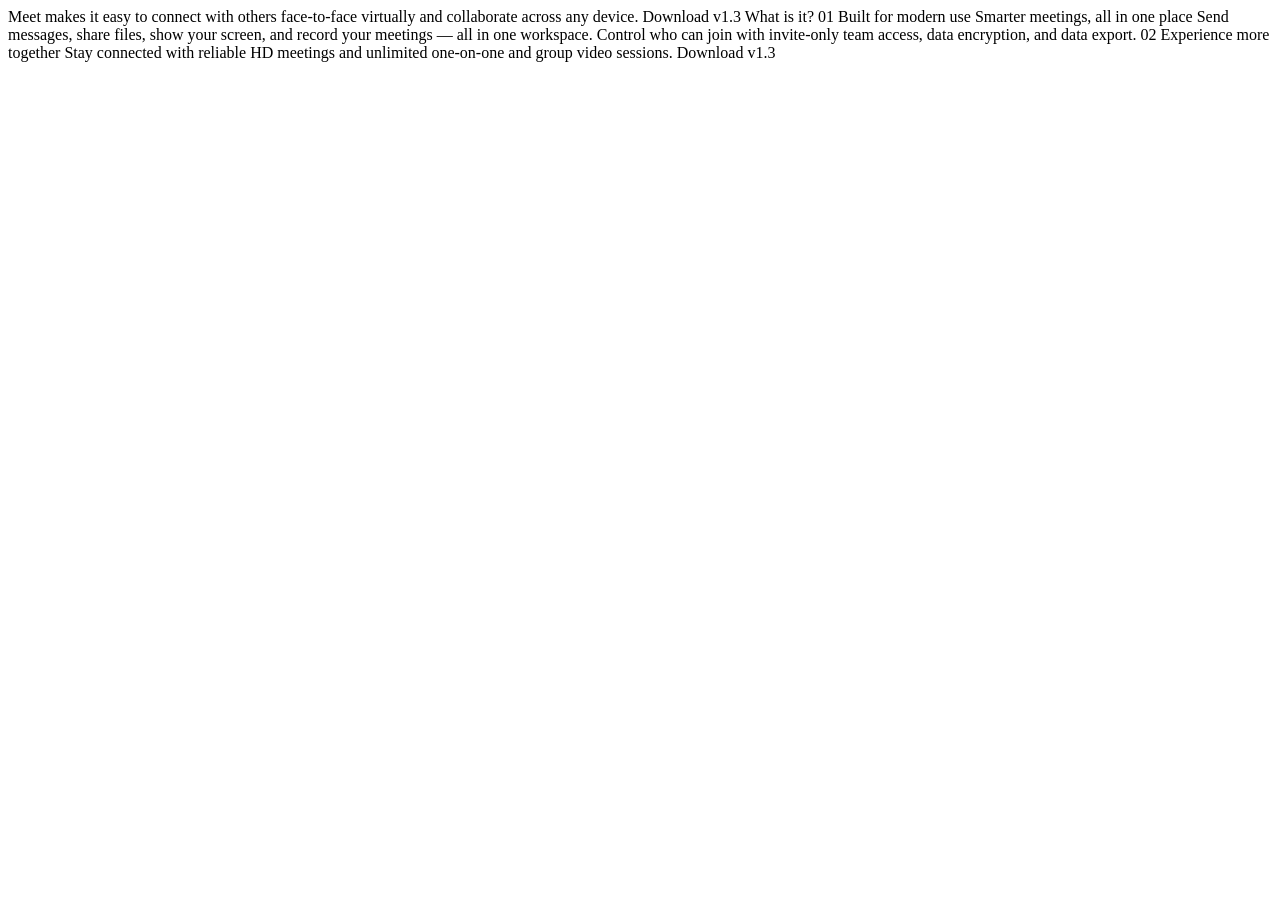
==== index.html @ 3fe6fa15 "Removed the starte-code folder from the project.  Distributed the files and folders within to approp" ====
<!DOCTYPE html>
<html lang="en">
<head>
  <meta charset="UTF-8">
  <meta name="viewport" content="width=device-width, initial-scale=1.0">

  <link rel="icon" type="image/png" sizes="32x32" href="./assets/favicon-32x32.png">
  
  <title>Frontend Mentor | Meet landing page</title>
</head>
<body>
  Meet makes it easy to connect with others face-to-face virtually and collaborate across any device.

  Download v1.3
  What is it?

  01
  Built for modern use

  Smarter meetings, all in one place

  Send messages, share files, show your screen, and record your meetings — all in one 
  workspace. Control who can join with invite-only team access, data encryption, and data export.

  02
  Experience more together
  Stay connected with reliable HD meetings and unlimited one-on-one and group video sessions.

  Download v1.3
</body>
</html>
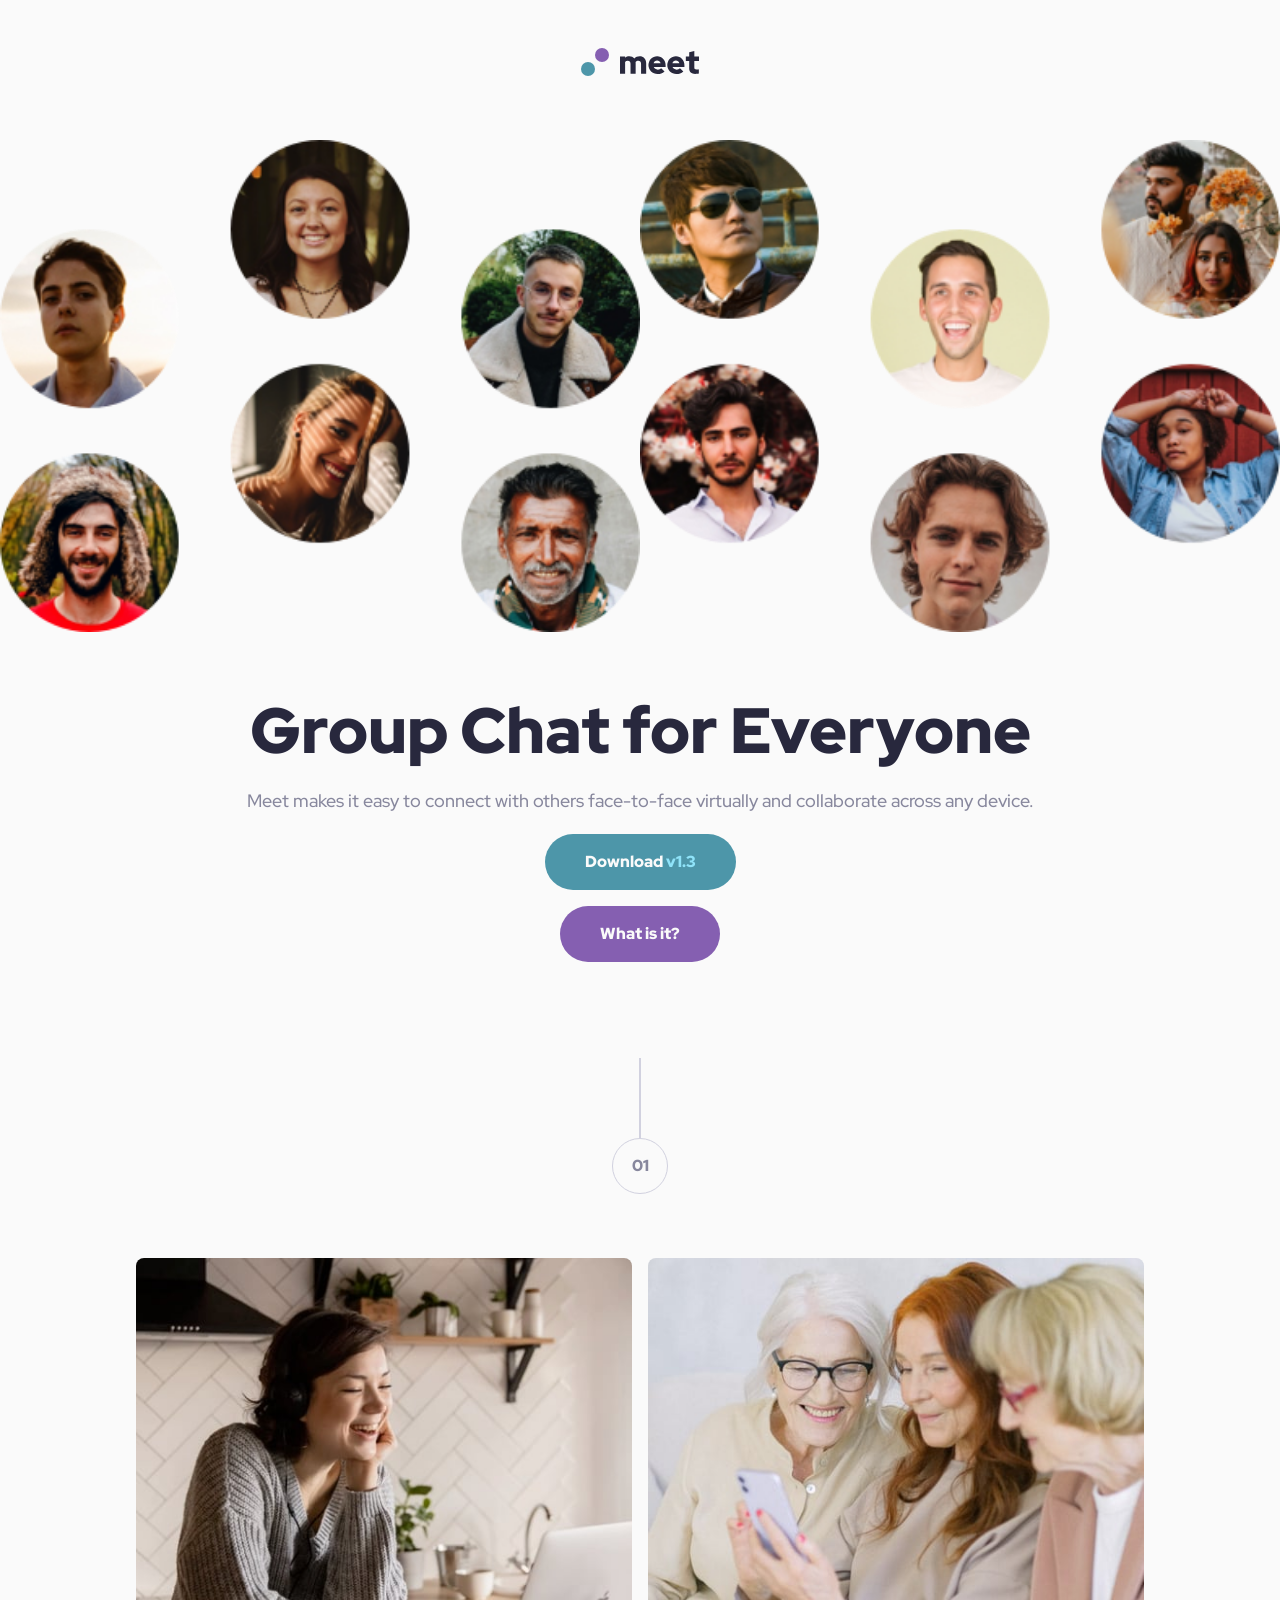
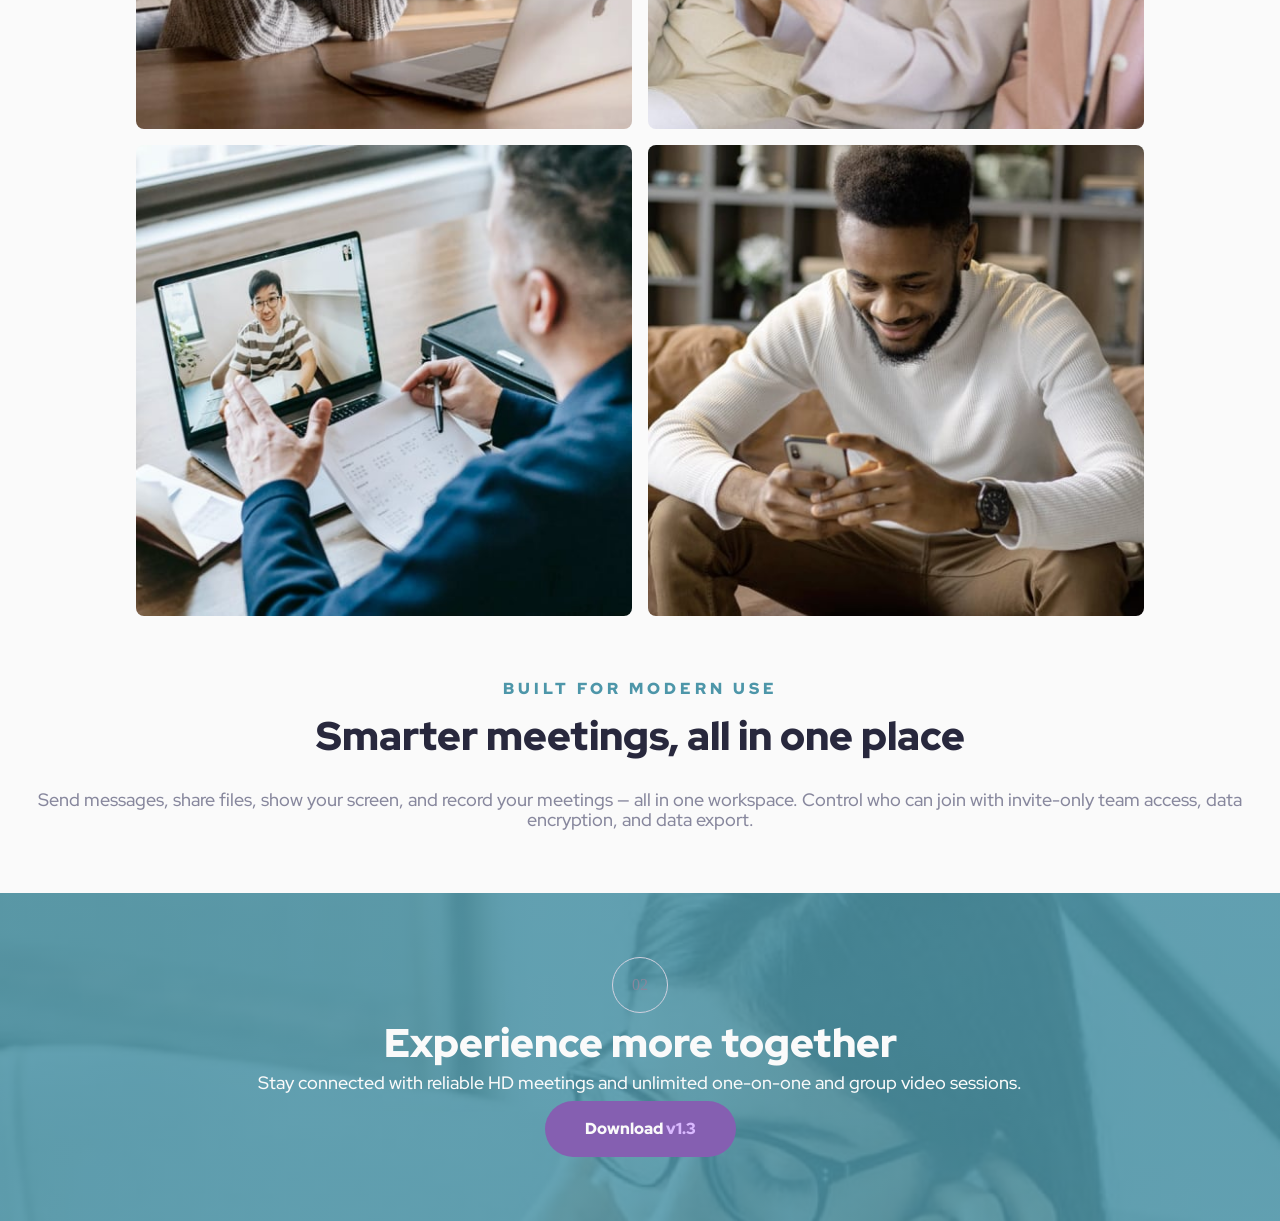
==== commit 1ddf184e: "Changed the footer background to have a linear-gradient that covers the footer images with semi-opaq" ====
--- a/index.html
+++ b/index.html
@@ -3,29 +3,102 @@
 <head>
   <meta charset="UTF-8">
   <meta name="viewport" content="width=device-width, initial-scale=1.0">
-
+  <meta name="description" content="A website where everyone you know can connect togeter in a group chat.">
   <link rel="icon" type="image/png" sizes="32x32" href="./assets/favicon-32x32.png">
-  
-  <title>Frontend Mentor | Meet landing page</title>
+  <link rel="stylesheet" href="./stylesheets/style.css"> 
+  <title>Meet landing page</title>
 </head>
 <body>
-  Meet makes it easy to connect with others face-to-face virtually and collaborate across any device.
+  <nav>
+    <img
+      src="./assets/logo.svg"
+      alt="Meet logo"
+      class="meet-logo"
+      width="119"
+      height="28">
+  </nav>
+  <main>
+    <section class="hero-wrapper">
+      <div class="hero-images-wrapper">
+        <img
+          src="./assets/desktop/image-hero-left.png"
+          alt=""
+          width="394"
+          height="303"
+          class="hero-desktop-left hero">
+        <img
+          src="./assets/desktop/image-hero-right.png"
+          alt=""
+          width="394"
+          height="303"
+          class="hero-desktop-right hero">
+        <img
+          src="./assets/tablet/image-hero.png"
+          alt=""
+          width="820"
+          height="303"
+          class="hero-tablet hero">
+      </div>
+      <div class="hero-text-content">
+        <h1
+          class="text-preset-1">
+          Group Chat for Everyone
+        </h1>
+        <p class="text-preset-4">
+          Meet makes it easy to connect with others face-to-face virtually and collaborate across any device.
+        </p>
+        <div class="button-wrapper">
+          <button class="button download-button text-preset-5">
+            Download <span class="version-number">v1.3</span>
+          </button>
+          <button class="button what-is-it-button text-preset-5">
+            What is it?
+          </button>
+        </div>
+      </div>
+    </section>
 
-  Download v1.3
-  What is it?
+    <section class="main-content">
+      <div class="number-rectangle"></div>
+      <span class="number text-preset-5">01</span>
+      <div class="image-collage-wrapper">
+        <img
+          src="./assets/desktop/image-woman-in-videocall.jpg"
+          alt="Women in videocall"
+          width="510"
+          height="484">
+        <img
+          src="./assets/desktop/image-women-videochatting.jpg"
+          alt="Women chatting"
+          width="510"
+          height="484">
+        <img
+          src="./assets/desktop/image-men-in-meeting.jpg"
+          alt="Men in a meeting"
+          width="510"
+          height="484">
+        <img
+          src="./assets/desktop/image-man-texting.jpg"
+          alt="Man texting."
+          width="510"
+          height="484">
+      </div>
+      <h3 class="text-preset-3">Built for modern use</h3>
 
-  01
-  Built for modern use
+      <h2 class="text-preset-2">Smarter meetings, all in one place</h2>
 
-  Smarter meetings, all in one place
+      <p class="text-preset-4">Send messages, share files, show your screen, and record your meetings — all in one 
+      workspace. Control who can join with invite-only team access, data encryption, and data export.</p>
+    </section>
 
-  Send messages, share files, show your screen, and record your meetings — all in one 
-  workspace. Control who can join with invite-only team access, data encryption, and data export.
+    <footer class="02-section">
+      <span class="number">02</span>
+      <h2 class="text-preset-2">Experience more together</h2>
+      <p class="text-preset-4">Stay connected with reliable HD meetings and unlimited one-on-one and group video sessions.</p>
 
-  02
-  Experience more together
-  Stay connected with reliable HD meetings and unlimited one-on-one and group video sessions.
-
-  Download v1.3
+      <!-- I need to make sure that the button is supposed to be styled like the other buttons. -->
+      <button class="button text-preset-5">Download <span>v1.3</span></button>
+    </footer>
+  </main>
 </body>
 </html>
--- a/stylesheets/style.css
+++ b/stylesheets/style.css
@@ -0,0 +1,267 @@
+* {
+  box-sizing: border-box;
+  margin: 0;
+  padding: 0;
+}
+
+@font-face {
+  font-family: RedHatDisplay;
+  src: url(../assets/fonts/Red_Hat_Display/RedHatDisplay-VariableFont_wght.ttf);
+  font-weight: 500 900;
+  font-display: swap;
+}
+.text-preset-1 {
+  font-family: RedHatDisplay, sans-serif;
+  font-weight: 900;
+  line-height: 1.1;
+}
+@media (width <= 660px) {
+  .text-preset-1 {
+    font-size: 2.5rem;
+  }
+}
+@media (660px < width <= 1024px) {
+  .text-preset-1 {
+    font-size: 3rem;
+  }
+}
+@media (1024px < width) {
+  .text-preset-1 {
+    font-size: 4rem;
+  }
+}
+
+.text-preset-2 {
+  font-family: RedHatDisplay, sans-serif;
+  font-weight: 900;
+  line-height: 1.1;
+}
+@media (width <= 660px) {
+  .text-preset-2 {
+    font-size: 2rem;
+  }
+}
+@media (660px < width <= 1024px) {
+  .text-preset-2 {
+    font-size: 2.25rem;
+  }
+}
+@media (1024px < width) {
+  .text-preset-2 {
+    font-size: 2.5rem;
+  }
+}
+
+.text-preset-3 {
+  font-family: RedHatDisplay, sans-serif;
+  font-weight: 900;
+  line-height: 1.1;
+  letter-spacing: 0.25rem;
+}
+@media (width <= 660px) {
+  .text-preset-3 {
+    font-size: 0.75rem;
+  }
+}
+@media (660px < width <= 1024px) {
+  .text-preset-3 {
+    font-size: 0.875rem;
+  }
+}
+@media (1024px < width) {
+  .text-preset-3 {
+    font-size: 1rem;
+  }
+}
+
+.text-preset-4 {
+  font-family: RedHatDisplay, sans-serif;
+  font-weight: 500;
+  line-height: 1.1;
+}
+@media (width <= 1024px) {
+  .text-preset-4 {
+    font-size: 1rem;
+  }
+}
+@media (1024px < width) {
+  .text-preset-4 {
+    font-size: 1.125rem;
+  }
+}
+
+.text-preset-5 {
+  font-family: RedHatDisplay, sans-serif;
+  font-weight: 900;
+  line-height: 1.5;
+  font-size: 1rem;
+}
+
+body {
+  width: 100%;
+  background-color: #fafafa;
+}
+
+nav {
+  width: 100%;
+}
+
+.meet-logo {
+  display: block;
+  margin: 3rem auto 0;
+}
+
+.main {
+  width: 100%;
+}
+
+.hero-wrapper {
+  overflow: hidden;
+  display: flex;
+  flex-direction: column;
+  align-items: center;
+  margin: 4rem 0 2rem;
+}
+
+.hero-text-content {
+  padding: 4rem 2rem 2rem;
+  display: flex;
+  flex-direction: column;
+  align-items: center;
+}
+
+.hero-tablet {
+  display: none;
+}
+
+.hero-images-wrapper {
+  display: flex;
+  width: max(27rem, 100%);
+}
+
+.hero {
+  width: 50%;
+  height: auto;
+  object-fit: cover;
+  object-position: center;
+}
+
+.hero-text-content h1 {
+  color: #28283d;
+  text-align: center;
+}
+
+.hero-text-content p {
+  color: #87879d;
+  padding: 1.5rem 0;
+  text-align: center;
+}
+
+.button-wrapper {
+  display: flex;
+  flex-direction: column;
+  align-items: center;
+  gap: 1rem;
+}
+
+.button {
+  color: #fafafa;
+  border-radius: 2rem;
+  padding: 1rem 2.5rem;
+  border: none;
+}
+
+.download-button {
+  background-color: #4d96a9;
+}
+
+.version-number {
+  color: #8fe3f9;
+}
+
+.what-is-it-button {
+  background-color: #855fb1;
+}
+
+.main-content {
+  padding: 2rem 2rem 4rem;
+  display: flex;
+  flex-direction: column;
+  align-items: center;
+}
+
+.number-rectangle {
+  width: 0;
+  height: 5rem;
+  border: 1px solid #d1d1df;
+}
+
+.number {
+  color: #87879d;
+  border-radius: 50%;
+  border: 1px solid #d1d1df;
+  width: 3.5rem;
+  height: 3.5rem;
+  display: flex;
+  justify-content: center;
+  align-items: center;
+}
+
+.main-content {
+  width: 100%;
+}
+
+.image-collage-wrapper {
+  display: grid;
+  grid-template: repeat(2, 1fr)/repeat(2, 1fr);
+  gap: 1rem;
+  margin: 4rem 0;
+  width: 82.9333333333%;
+}
+
+.image-collage-wrapper img {
+  object-fit: cover;
+  max-width: 100%;
+  height: auto;
+  border-radius: 0.5rem;
+}
+
+.main-content h3 {
+  color: #4d96a9;
+  padding-bottom: 1rem;
+  text-transform: uppercase;
+}
+
+.main-content h2 {
+  color: #28283d;
+  padding-bottom: 2rem;
+  text-align: center;
+}
+
+.main-content p {
+  color: #87879d;
+  text-align: center;
+}
+
+footer {
+  background-size: cover;
+  background-repeat: no-repeat;
+  background-image: linear-gradient(rgba(77, 150, 169, 0.85), rgba(77, 150, 169, 0.85)), url(../assets/mobile/image-footer.jpg);
+  color: #fafafa;
+  display: flex;
+  flex-direction: column;
+  align-items: center;
+  gap: 0.5rem;
+  padding: 4rem 2rem;
+  text-align: center;
+}
+
+footer button {
+  background-color: #855fb1;
+}
+
+footer button span {
+  color: #d9b8ff;
+}
+
+/*# sourceMappingURL=style.css.map */
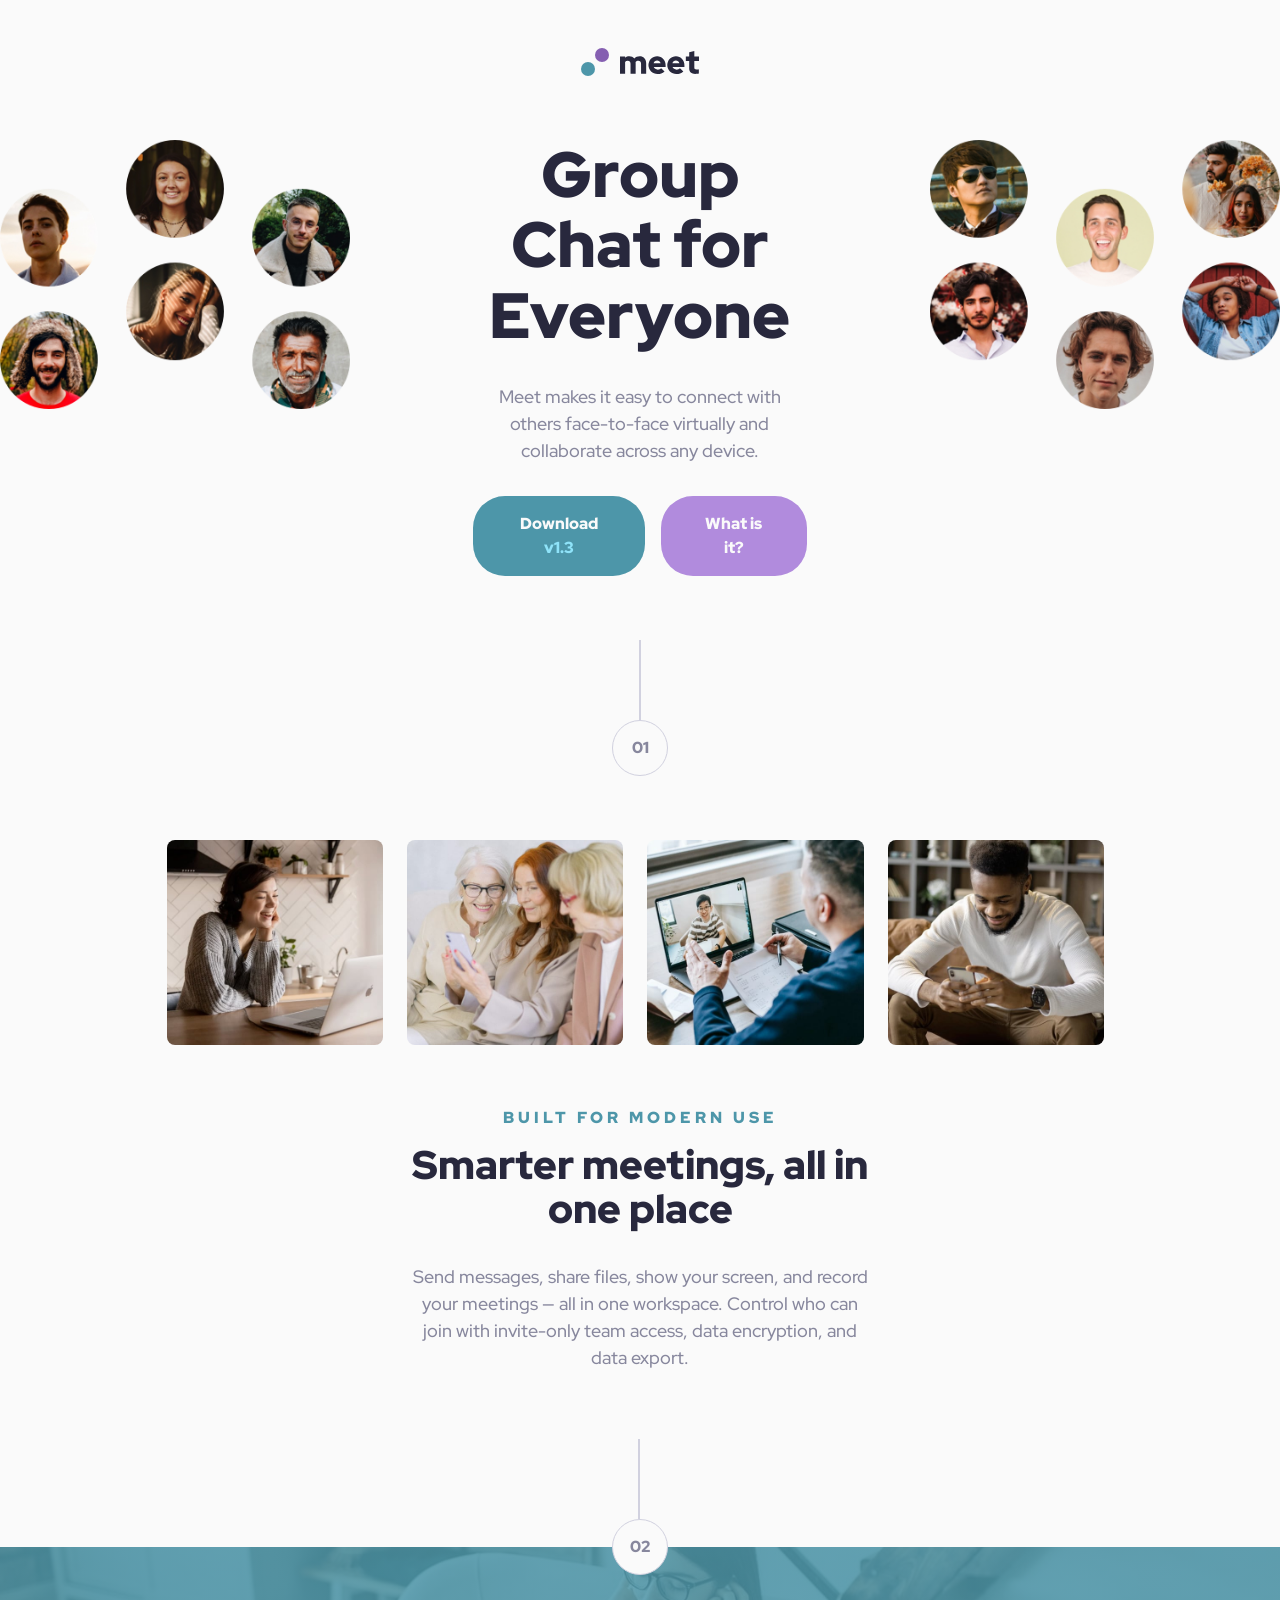
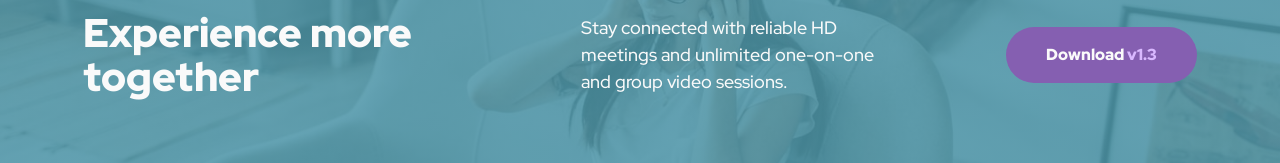
==== commit 86a6d745: "Completed the mobile and desktop styles." ====
--- a/index.html
+++ b/index.html
@@ -83,21 +83,26 @@
           width="510"
           height="484">
       </div>
-      <h3 class="text-preset-3">Built for modern use</h3>
+      <div class="text-wrapper">
+        <h3 class="text-preset-3">Built for modern use</h3>
 
-      <h2 class="text-preset-2">Smarter meetings, all in one place</h2>
+        <h2 class="text-preset-2">Smarter meetings, all in one place</h2>
 
-      <p class="text-preset-4">Send messages, share files, show your screen, and record your meetings — all in one 
-      workspace. Control who can join with invite-only team access, data encryption, and data export.</p>
+        <p class="text-preset-4">Send messages, share files, show your screen, and record your meetings — all in one 
+        workspace. Control who can join with invite-only team access, data encryption, and data export.</p>
+      </div>
     </section>
 
     <footer class="02-section">
-      <span class="number">02</span>
-      <h2 class="text-preset-2">Experience more together</h2>
-      <p class="text-preset-4">Stay connected with reliable HD meetings and unlimited one-on-one and group video sessions.</p>
-
-      <!-- I need to make sure that the button is supposed to be styled like the other buttons. -->
-      <button class="button text-preset-5">Download <span>v1.3</span></button>
+      <div class="number-graphic-wrapper">
+        <div class="number-rectangle"></div>
+        <div class="number text-preset-5">02</div>
+      </div>
+      <div class="footer-content">
+        <h2 class="text-preset-2">Experience more together</h2>
+        <p class="text-preset-4">Stay connected with reliable HD meetings and unlimited one-on-one and group video sessions.</p>
+        <button class="button text-preset-5">Download <span>v1.3</span></button>
+      </div>
     </footer>
   </main>
 </body>
--- a/stylesheets/style.css
+++ b/stylesheets/style.css
@@ -77,7 +77,7 @@
 .text-preset-4 {
   font-family: RedHatDisplay, sans-serif;
   font-weight: 500;
-  line-height: 1.1;
+  line-height: 1.5;
 }
 @media (width <= 1024px) {
   .text-preset-4 {
@@ -127,6 +127,7 @@
   padding: 4rem 2rem 2rem;
   display: flex;
   flex-direction: column;
+  gap: 0.5rem;
   align-items: center;
 }
 
@@ -169,18 +170,29 @@
   border-radius: 2rem;
   padding: 1rem 2.5rem;
   border: none;
+  cursor: pointer;
 }
 
 .download-button {
   background-color: #4d96a9;
 }
 
+.download-button:hover,
+.download-button:focus {
+  background-color: #71C0D4;
+}
+
 .version-number {
   color: #8fe3f9;
 }
 
 .what-is-it-button {
-  background-color: #855fb1;
+  background-color: #B18BDD;
+}
+
+.what-is-it-button:hover,
+.what-is-it-button:focus {
+  background-color: #d9b8ff;
 }
 
 .main-content {
@@ -216,7 +228,6 @@
   grid-template: repeat(2, 1fr)/repeat(2, 1fr);
   gap: 1rem;
   margin: 4rem 0;
-  width: 82.9333333333%;
 }
 
 .image-collage-wrapper img {
@@ -226,6 +237,12 @@
   border-radius: 0.5rem;
 }
 
+.text-wrapper {
+  display: flex;
+  flex-direction: column;
+  align-items: center;
+}
+
 .main-content h3 {
   color: #4d96a9;
   padding-bottom: 1rem;
@@ -244,6 +261,7 @@
 }
 
 footer {
+  position: relative;
   background-size: cover;
   background-repeat: no-repeat;
   background-image: linear-gradient(rgba(77, 150, 169, 0.85), rgba(77, 150, 169, 0.85)), url(../assets/mobile/image-footer.jpg);
@@ -251,17 +269,136 @@
   display: flex;
   flex-direction: column;
   align-items: center;
-  gap: 0.5rem;
+  gap: 1.75rem;
   padding: 4rem 2rem;
+  margin-top: 7rem;
   text-align: center;
+}
+
+footer .number-graphic-wrapper {
+  position: absolute;
+  top: -6.75rem;
+  padding-top: 5rem;
+}
+
+footer .number {
+  background-color: #fafafa;
+}
+
+footer .number-rectangle {
+  position: absolute;
+  left: 1.6rem;
+  top: 0rem;
+}
+
+.footer-content {
+  display: flex;
+  flex-direction: column;
+  align-items: center;
+  gap: 1.5rem;
 }
 
 footer button {
   background-color: #855fb1;
 }
 
+footer button:hover {
+  background-color: #B18BDD;
+}
+
 footer button span {
   color: #d9b8ff;
 }
 
+@media (660px < width <= 1024px) {
+  .hero-text-content {
+    gap: 1.5rem;
+    width: 58.3333333333%;
+    margin: 0 auto;
+  }
+  .button-wrapper {
+    flex-direction: row;
+  }
+  .image-collage-wrapper {
+    width: 88.5416666667%;
+    display: flex;
+    gap: 1.5rem;
+  }
+  .main-content img {
+    width: 22.0588235294%;
+  }
+  .main-content .text-wrapper {
+    width: 82.8947368421%;
+  }
+  footer {
+    background-size: cover;
+    background-repeat: no-repeat;
+    background-image: linear-gradient(rgba(77, 150, 169, 0.85), rgba(77, 150, 169, 0.85)), url(../assets/tablet/image-footer.jpg);
+  }
+  .footer-content {
+    width: 73.9583333333%;
+  }
+}
+@media (1024px < width) {
+  main {
+    position: relative;
+  }
+  .hero-wrapper {
+    width: 77.7777777778%;
+    margin: 0 auto;
+    display: flex;
+    flex-direction: row;
+    justify-content: center;
+  }
+  .hero {
+    width: 27.3611111111%;
+  }
+  .hero-desktop-left {
+    position: absolute;
+    left: 0;
+    top: 4rem;
+  }
+  .hero-desktop-right {
+    position: absolute;
+    right: 0;
+    top: 4rem;
+  }
+  .hero-images-wrapper {
+    width: 0;
+  }
+  .hero-text-content {
+    width: 40%;
+  }
+  .button-wrapper {
+    flex-direction: row;
+  }
+  .image-collage-wrapper {
+    width: 77.7777777778%;
+    display: flex;
+    gap: 1.5rem;
+  }
+  .main-content img {
+    width: 22.8571428571%;
+  }
+  .main-content .text-wrapper {
+    width: 37.7777777778%;
+  }
+  footer {
+    background-size: cover;
+    background-repeat: no-repeat;
+    background-image: linear-gradient(rgba(77, 150, 169, 0.85), rgba(77, 150, 169, 0.85)), url(../assets/desktop/image-footer.jpg);
+  }
+  .footer-content {
+    flex-direction: row;
+    text-align: left;
+    justify-content: space-around;
+  }
+  footer h2 {
+    width: 30.6944444444%;
+  }
+  footer p {
+    width: 24.6527777778%;
+  }
+}
+
 /*# sourceMappingURL=style.css.map */
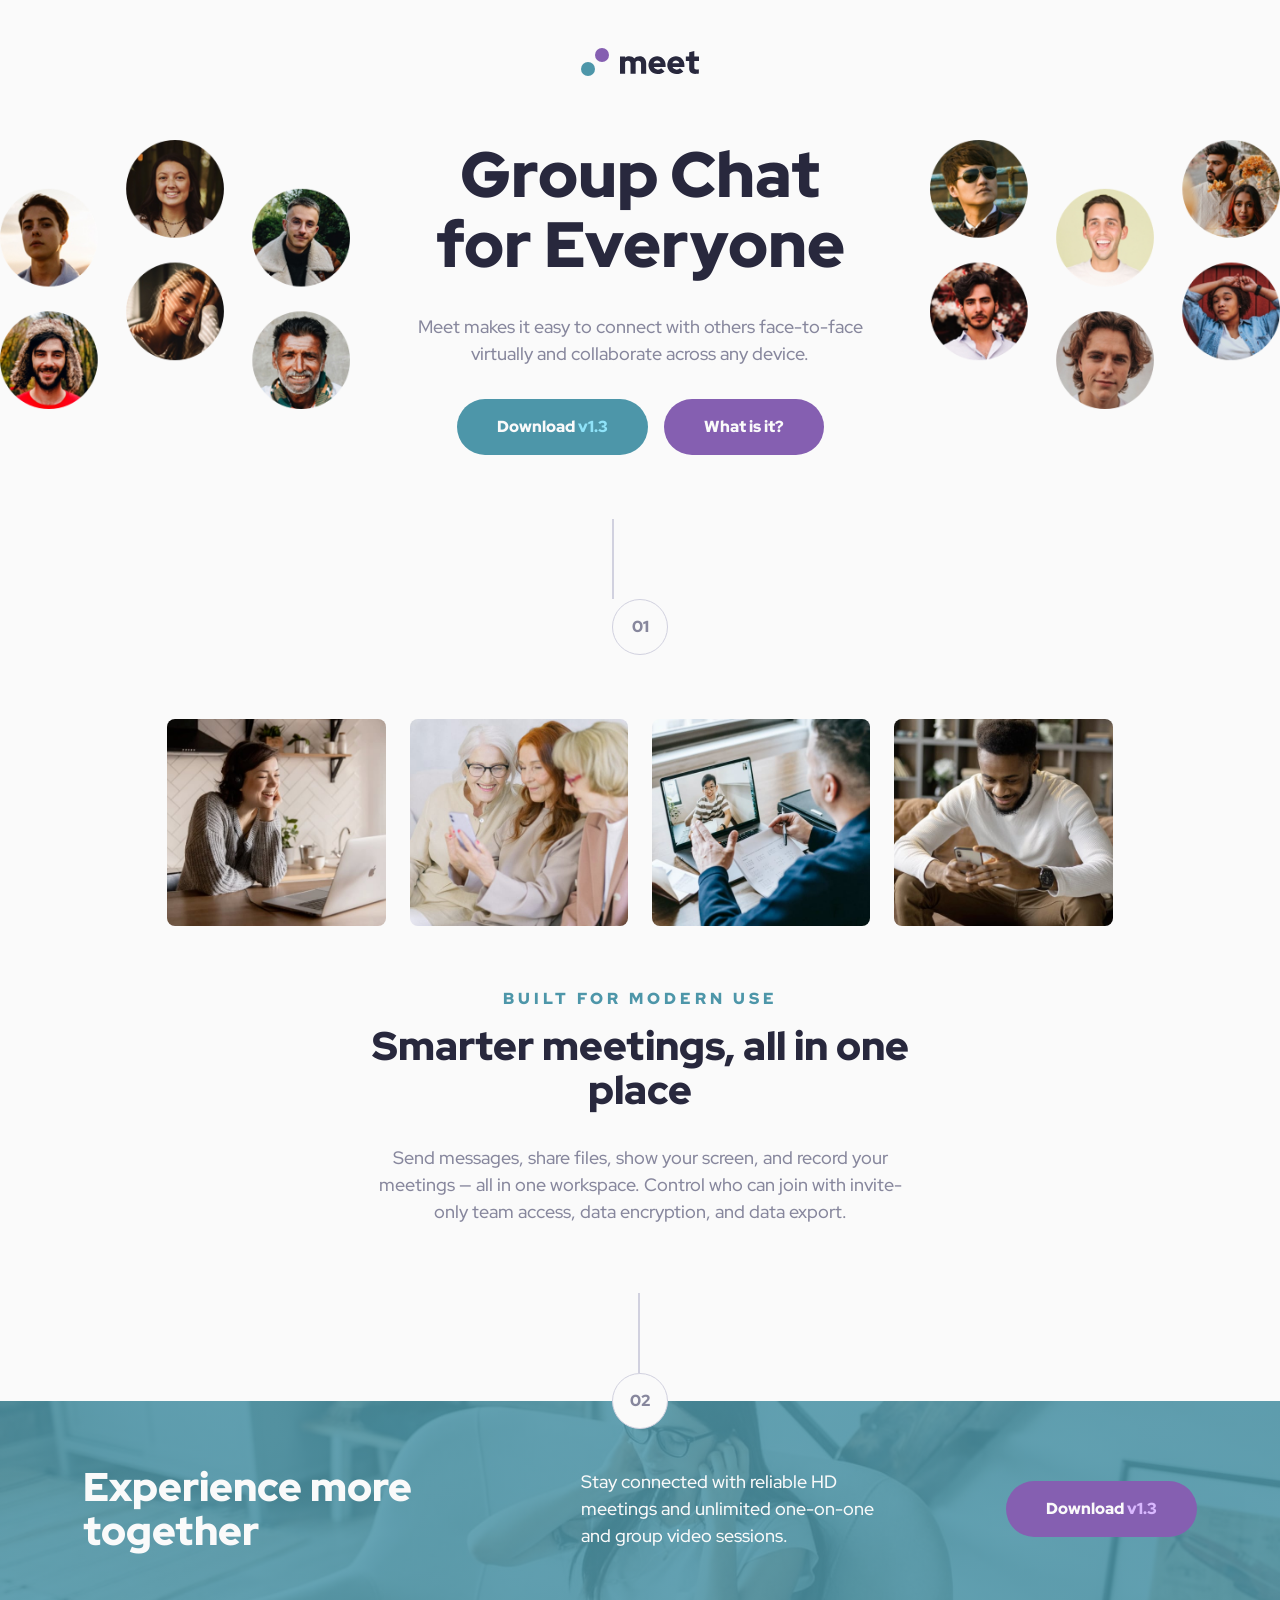
==== commit ff1f9eb9: "Added focus to the footer button.  Removed unused classes or elements.  Fixed some width problems in" ====
--- a/index.html
+++ b/index.html
@@ -3,20 +3,20 @@
 <head>
   <meta charset="UTF-8">
   <meta name="viewport" content="width=device-width, initial-scale=1.0">
-  <meta name="description" content="A website where everyone you know can connect togeter in a group chat.">
+  <meta name="description" content="A website where everyone you know can connect together in a group chat.">
   <link rel="icon" type="image/png" sizes="32x32" href="./assets/favicon-32x32.png">
   <link rel="stylesheet" href="./stylesheets/style.css"> 
   <title>Meet landing page</title>
 </head>
 <body>
-  <nav>
+  <header>
     <img
       src="./assets/logo.svg"
       alt="Meet logo"
       class="meet-logo"
       width="119"
       height="28">
-  </nav>
+  </header>
   <main>
     <section class="hero-wrapper">
       <div class="hero-images-wrapper">
@@ -32,12 +32,6 @@
           width="394"
           height="303"
           class="hero-desktop-right hero">
-        <img
-          src="./assets/tablet/image-hero.png"
-          alt=""
-          width="820"
-          height="303"
-          class="hero-tablet hero">
       </div>
       <div class="hero-text-content">
         <h1
@@ -59,12 +53,14 @@
     </section>
 
     <section class="main-content">
-      <div class="number-rectangle"></div>
-      <span class="number text-preset-5">01</span>
+      <div class="number-graphic-wrapper" aria-hidden="true">
+        <div class="number-rectangle"></div>
+        <span class="number text-preset-5">01</span>
+      </div>
       <div class="image-collage-wrapper">
         <img
           src="./assets/desktop/image-woman-in-videocall.jpg"
-          alt="Women in videocall"
+          alt="Woman on a video call"
           width="510"
           height="484">
         <img
@@ -84,7 +80,7 @@
           height="484">
       </div>
       <div class="text-wrapper">
-        <h3 class="text-preset-3">Built for modern use</h3>
+        <p class="introductory-label text-preset-3">Built for modern use</p>
 
         <h2 class="text-preset-2">Smarter meetings, all in one place</h2>
 
@@ -93,8 +89,8 @@
       </div>
     </section>
 
-    <footer class="02-section">
-      <div class="number-graphic-wrapper">
+    <footer>
+      <div class="number-graphic-wrapper" aria-hidden="true">
         <div class="number-rectangle"></div>
         <div class="number text-preset-5">02</div>
       </div>
@@ -106,4 +102,4 @@
     </footer>
   </main>
 </body>
-</html>+</html>
--- a/stylesheets/style.css
+++ b/stylesheets/style.css
@@ -102,7 +102,7 @@
   background-color: #fafafa;
 }
 
-nav {
+header {
   width: 100%;
 }
 
@@ -111,7 +111,7 @@
   margin: 3rem auto 0;
 }
 
-.main {
+main {
   width: 100%;
 }
 
@@ -129,10 +129,6 @@
   flex-direction: column;
   gap: 0.5rem;
   align-items: center;
-}
-
-.hero-tablet {
-  display: none;
 }
 
 .hero-images-wrapper {
@@ -187,12 +183,12 @@
 }
 
 .what-is-it-button {
-  background-color: #B18BDD;
+  background-color: #855fb1;
 }
 
 .what-is-it-button:hover,
 .what-is-it-button:focus {
-  background-color: #d9b8ff;
+  background-color: #B18BDD;
 }
 
 .main-content {
@@ -200,6 +196,7 @@
   display: flex;
   flex-direction: column;
   align-items: center;
+  width: 100%;
 }
 
 .number-rectangle {
@@ -219,10 +216,6 @@
   align-items: center;
 }
 
-.main-content {
-  width: 100%;
-}
-
 .image-collage-wrapper {
   display: grid;
   grid-template: repeat(2, 1fr)/repeat(2, 1fr);
@@ -243,7 +236,7 @@
   align-items: center;
 }
 
-.main-content h3 {
+.main-content .introductory-label {
   color: #4d96a9;
   padding-bottom: 1rem;
   text-transform: uppercase;
@@ -302,7 +295,8 @@
   background-color: #855fb1;
 }
 
-footer button:hover {
+footer button:hover,
+footer button:focus {
   background-color: #B18BDD;
 }
 
@@ -310,29 +304,32 @@
   color: #d9b8ff;
 }
 
+@media (660px < width) {
+  .button-wrapper {
+    flex-direction: row;
+  }
+  .image-collage-wrapper {
+    grid-template: 1fr/repeat(4, 1fr);
+    gap: 1.5rem;
+  }
+  .hero-text-content {
+    padding-left: 0;
+    padding-right: 0;
+  }
+}
 @media (660px < width <= 1024px) {
   .hero-text-content {
     gap: 1.5rem;
     width: 58.3333333333%;
     margin: 0 auto;
   }
-  .button-wrapper {
-    flex-direction: row;
-  }
   .image-collage-wrapper {
     width: 88.5416666667%;
-    display: flex;
-    gap: 1.5rem;
-  }
-  .main-content img {
-    width: 22.0588235294%;
   }
   .main-content .text-wrapper {
-    width: 82.8947368421%;
+    max-width: 31.5rem;
   }
   footer {
-    background-size: cover;
-    background-repeat: no-repeat;
     background-image: linear-gradient(rgba(77, 150, 169, 0.85), rgba(77, 150, 169, 0.85)), url(../assets/tablet/image-footer.jpg);
   }
   .footer-content {
@@ -340,15 +337,13 @@
   }
 }
 @media (1024px < width) {
-  main {
-    position: relative;
-  }
   .hero-wrapper {
-    width: 77.7777777778%;
+    width: 100%;
     margin: 0 auto;
     display: flex;
     flex-direction: row;
     justify-content: center;
+    position: relative;
   }
   .hero {
     width: 27.3611111111%;
@@ -367,25 +362,15 @@
     width: 0;
   }
   .hero-text-content {
-    width: 40%;
-  }
-  .button-wrapper {
-    flex-direction: row;
+    max-width: 28rem;
   }
   .image-collage-wrapper {
     width: 77.7777777778%;
-    display: flex;
-    gap: 1.5rem;
-  }
-  .main-content img {
-    width: 22.8571428571%;
   }
   .main-content .text-wrapper {
-    width: 37.7777777778%;
+    max-width: 34rem;
   }
   footer {
-    background-size: cover;
-    background-repeat: no-repeat;
     background-image: linear-gradient(rgba(77, 150, 169, 0.85), rgba(77, 150, 169, 0.85)), url(../assets/desktop/image-footer.jpg);
   }
   .footer-content {
